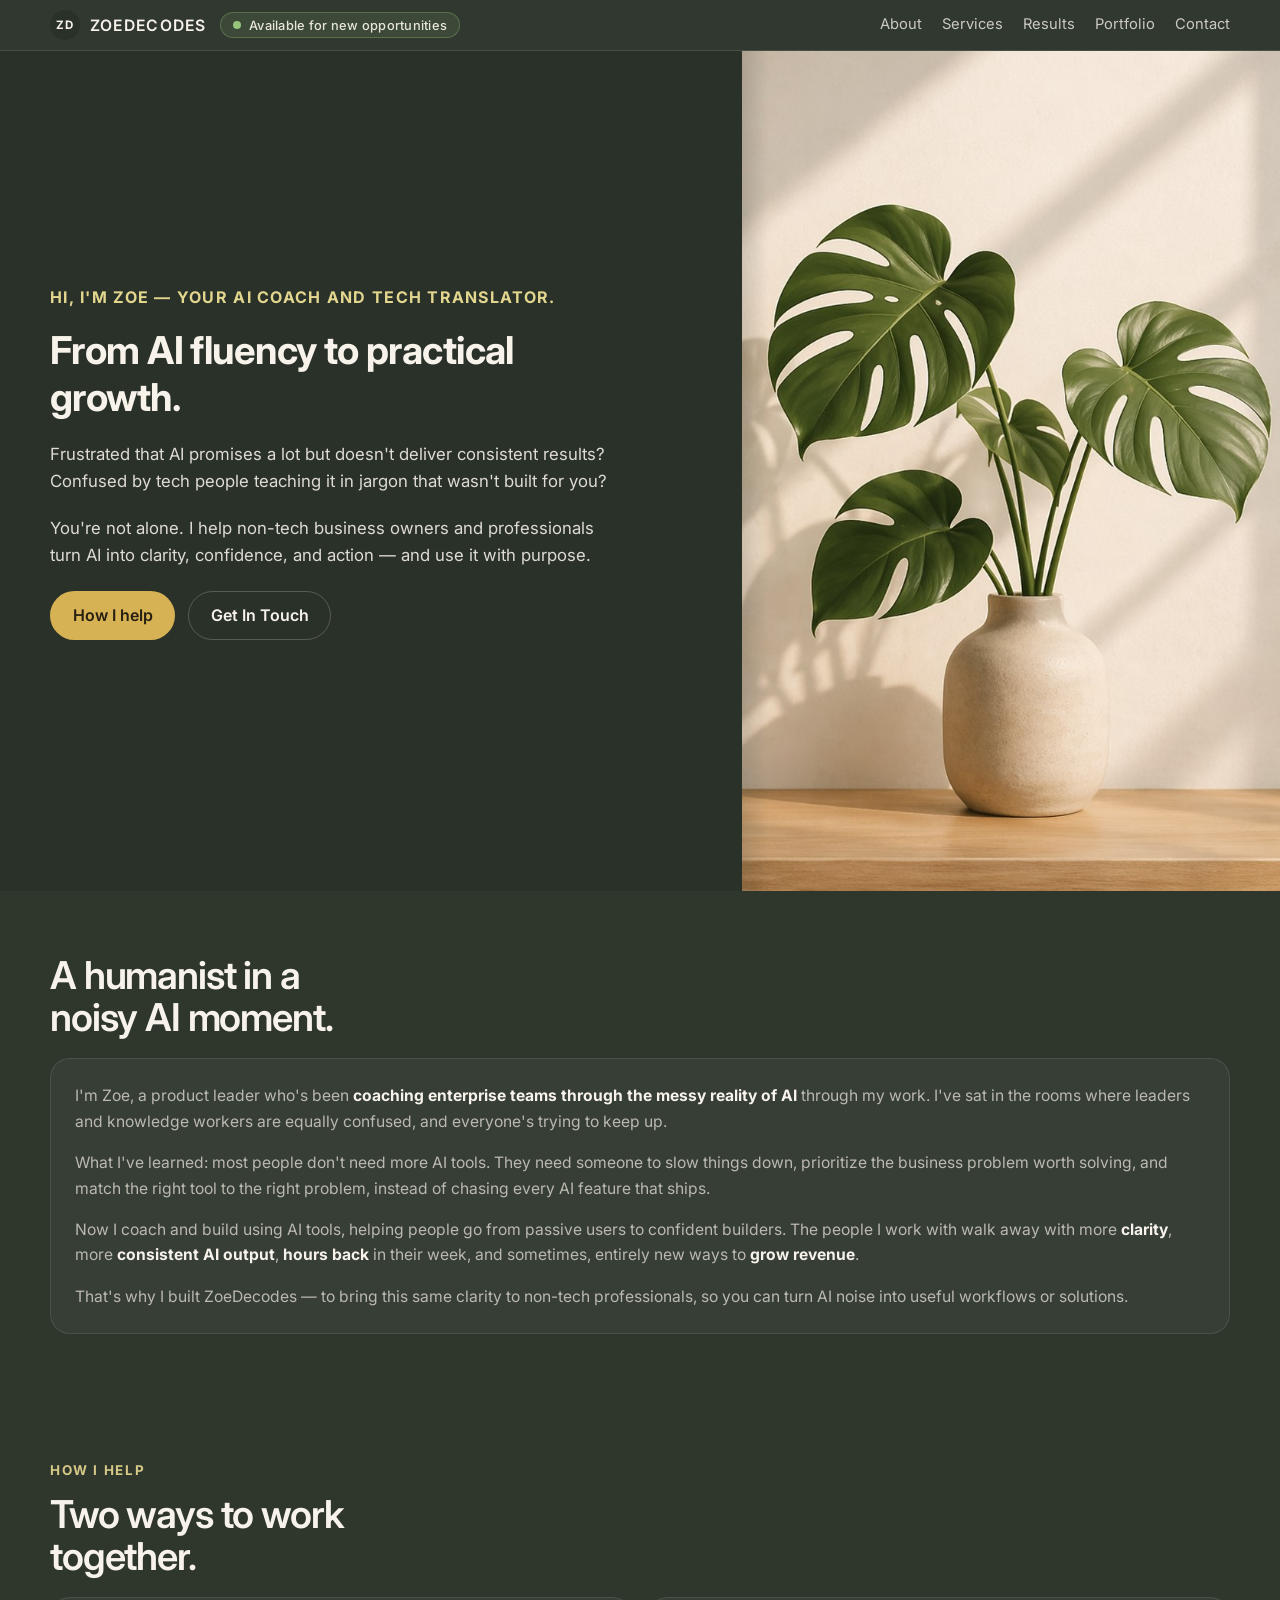
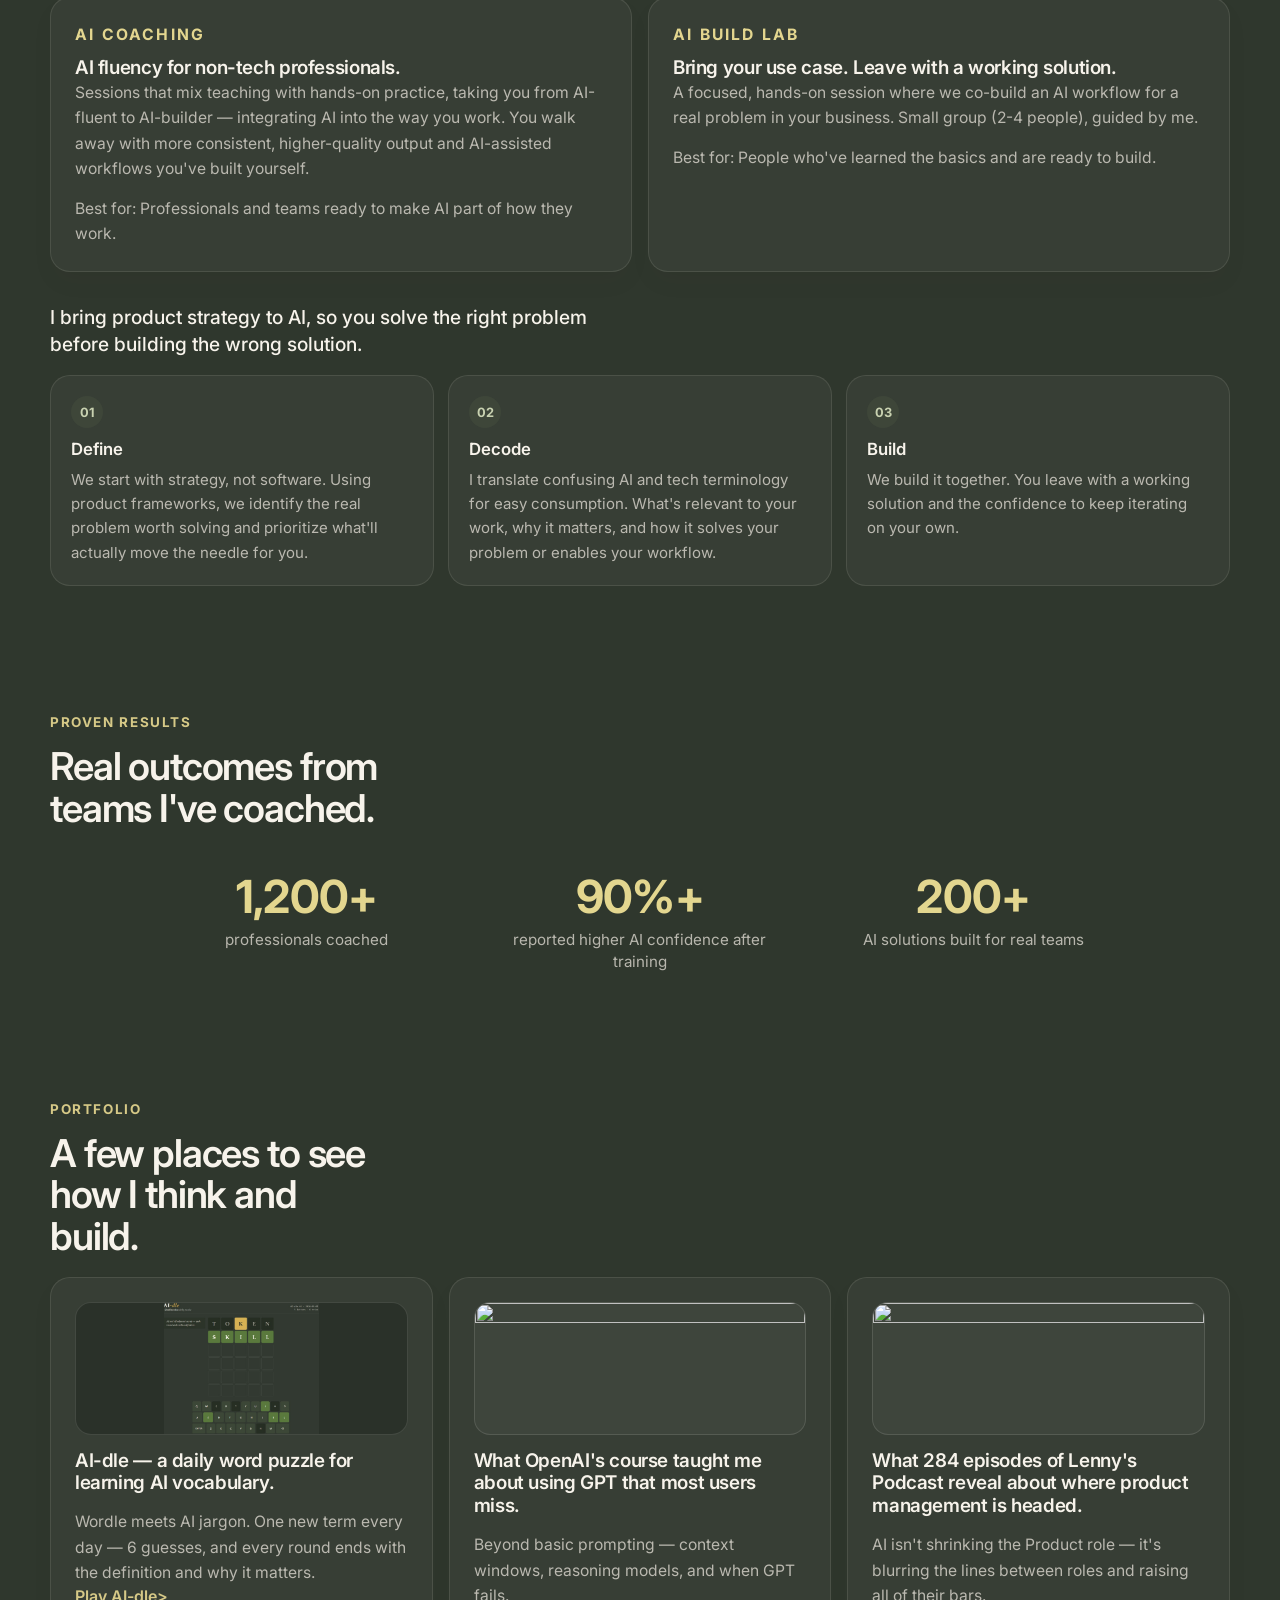
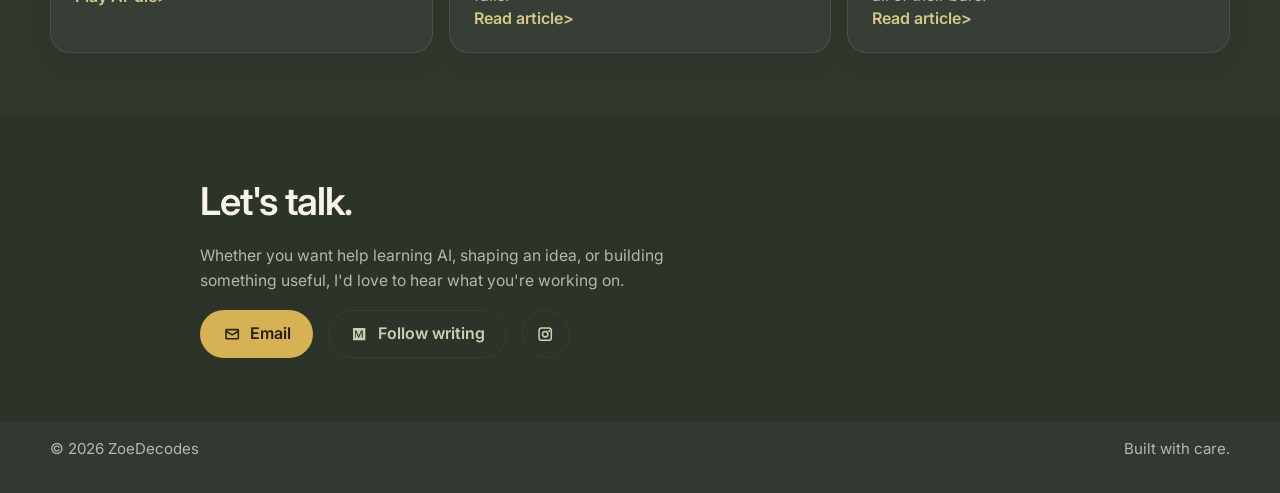
==== index.html @ ccd34220 "deploy" ====
<!DOCTYPE html>
<html lang="en">
<head>
  <meta charset="UTF-8">
  <meta name="viewport" content="width=device-width, initial-scale=1.0">

  <title>ZoeDecodes | AI Coach &amp; Tech Translator</title>
  <meta
    name="description"
    content="From AI fluency to practical growth. AI coaching for non-tech business owners and professionals-Turn AI from hype into hours saved, clearer decisions, and new revenue."
  >
  <link rel="canonical" href="https://zoedecodes.github.io/home/">

  <!-- Favicon -->
  <link rel="icon" type="image/svg+xml" href="/home/favicon.svg">
  <link rel="icon" type="image/png" sizes="32x32" href="/home/favicon-32.png">
  <link rel="apple-touch-icon" sizes="180x180" href="/home/apple-touch-icon.png">

  <!-- Open Graph -->
  <meta property="og:type" content="website">
  <meta property="og:site_name" content="ZoeDecodes">
  <meta property="og:title" content="ZoeDecodes — AI Coach & Tech Translator">
  <meta property="og:description" content="From AI fluency to practical growth. I help non-tech business owners and professionals turn AI noise into clarity, confidence, and action.">
  <meta property="og:url" content="https://zoedecodes.github.io/home/">
  <meta property="og:image" content="https://zoedecodes.github.io/home/og-image.png">
  <meta property="og:image:width" content="1200">
  <meta property="og:image:height" content="630">
  <meta property="og:image:type" content="image/png">
  <meta property="og:image:alt" content="Zoe — your AI coach and tech translator. From AI fluency to practical growth.">

  <!-- Twitter / X -->
  <meta name="twitter:card" content="summary_large_image">
  <meta name="twitter:title" content="ZoeDecodes — AI Coach & Tech Translator">
  <meta name="twitter:description" content="From AI fluency to practical growth. AI coaching for non-tech business owners and professionals.">
  <meta name="twitter:image" content="https://zoedecodes.github.io/home/og-image.png">
  <meta name="twitter:image:alt" content="Zoe — your AI coach and tech translator. From AI fluency to practical growth.">
  <!-- Optional, if you have an X handle -->
  <!-- <meta name="twitter:site" content="@yourhandle"> -->
  <!-- <meta name="twitter:creator" content="@yourhandle"> -->

  <!-- Theme color (mobile address bar) -->
  <meta name="theme-color" content="#2b3329">  

  <link rel="preconnect" href="https://fonts.googleapis.com">
  <link rel="preconnect" href="https://fonts.gstatic.com" crossorigin>
  <link rel="stylesheet" href="https://fonts.googleapis.com/css2?family=Inter:wght@400;500;600;700&display=swap">
  <link rel="stylesheet" href="styles.css">

  <script type="application/ld+json">
  {
    "@context": "https://schema.org",
    "@graph": [
      {
        "@type": "Person",
        "@id": "https://zoedecodes.github.io/home/#zoe",
        "name": "Zoe",
        "alternateName": "ZoeDecodes",
        "jobTitle": "AI Coach & Product Leader",
        "description": "AI coach and tech translator for non-tech business owners and professionals — turning AI into clarity, confidence, and practical growth.",
        "email": "mailto:zoedecodes@gmail.com",
        "url": "https://zoedecodes.github.io/home/",
        "sameAs": [
          "https://medium.com/@zoedecodes",
          "https://www.instagram.com/zoedecodes/",
          "https://github.com/ZoeDecodes"
        ]
      },
      {
        "@type": "WebSite",
        "@id": "https://zoedecodes.github.io/home/#website",
        "url": "https://zoedecodes.github.io/home/",
        "name": "ZoeDecodes",
        "publisher": { "@id": "https://zoedecodes.github.io/home/#zoe" }
      },
      {
        "@type": "Service",
        "name": "AI Coaching",
        "serviceType": "AI coaching for non-tech professionals",
        "provider": { "@id": "https://zoedecodes.github.io/home/#zoe" },
        "description": "Courses that mix teaching with hands-on practice, helping non-tech professionals learn, understand, and use practical AI fundamentals without the jargon or the hype.",
        "audience": { "@type": "Audience", "audienceType": "Non-technical professionals and teams" }
      },
      {
        "@type": "Service",
        "name": "AI Build Lab",
        "serviceType": "Hands-on AI workflow build session",
        "provider": { "@id": "https://zoedecodes.github.io/home/#zoe" },
        "description": "A focused, hands-on session where we co-build an AI workflow for a real problem in your business. Small group of 2-4 people, guided by Zoe.",
        "audience": { "@type": "Audience", "audienceType": "Professionals ready to build with AI" }
      }
    ]
  }
  </script>
</head>
<body>
  <header class="site-header">
    <div class="site-header-inner">
      <div class="brand-group">
        <a class="brand" href="#top">
          <span class="brand-mark" aria-hidden="true">ZD</span>
          <span class="brand-text">ZoeDecodes</span>
        </a>
        <span class="availability-pill" role="status" aria-label="Availability status">
          <span class="availability-dot" aria-hidden="true"></span>
          <span class="availability-text">Available for new opportunities</span>
        </span>
      </div>
      <nav class="site-nav" aria-label="Primary navigation">
        <a href="#about">About</a>
        <a href="#services">Services</a>
        <a href="#results">Results</a>
        <a href="#portfolio">Portfolio</a>
        <a href="#contact">Contact</a>
      </nav>
    </div>
  </header>

  <div class="page-shell">
    <main id="top">
      <section class="hero section-dark" aria-labelledby="hero-title">
        <img class="hero-photo" src="plant.jpg" alt="" aria-hidden="true">
        <div class="hero-fade" aria-hidden="true"></div>
        <div class="hero-inner">
          <div class="hero-copy">
            <p class="eyebrow">Hi, I&apos;m Zoe — your AI coach and tech translator.</p>
            <h1 id="hero-title">From AI fluency to practical growth.</h1>
            <p class="hero-text">
              Frustrated that AI promises a lot but doesn&apos;t deliver consistent results? Confused by tech people teaching it in jargon that wasn&apos;t built for you?
            </p>
            <p class="hero-text">
              You&apos;re not alone. I help non-tech business owners and professionals turn AI into clarity, confidence, and action — and use it with purpose.
            </p>
            <div class="cta-row">
              <a class="button button-primary" href="#services">How I help</a>
              <a class="button button-secondary" href="#contact">Get In Touch</a>
            </div>
          </div>
        </div>
      </section>

      <section class="section section-about section-light" id="about" aria-labelledby="about-title">
        <div class="section-inner">
          <div class="section-heading">
            <h2 id="about-title">A humanist in a noisy AI moment.</h2>
          </div>
          <div class="about-copy">
            <p>
              I&apos;m Zoe, a product leader who&apos;s been <strong>coaching enterprise teams through the messy reality of AI</strong> through my work. I&apos;ve sat in the rooms where leaders and knowledge workers are equally confused, and everyone&apos;s trying to keep up.
            </p>
            <p>
              What I&apos;ve learned: most people don&apos;t need more AI tools. They need someone to slow things down, prioritize the business problem worth solving, and match the right tool to the right problem, instead of chasing every AI feature that ships.
            </p>
            <p>
              Now I coach and build using AI tools, helping people go from passive users to confident builders. The people I work with walk away with more <strong>clarity</strong>, more <strong>consistent AI output</strong>, <strong>hours back</strong> in their week, and sometimes, entirely new ways to <strong>grow revenue</strong>.
            </p>
            <p>
              That&apos;s why I built ZoeDecodes — to bring this same clarity to non-tech professionals, so you can turn AI noise into useful workflows or solutions.
            </p>
          </div>
        </div>
      </section>

      <section class="section section-services section-light" id="services" aria-labelledby="services-title">
        <div class="section-inner">
          <div class="section-heading">
            <p class="eyebrow">How I Help</p>
            <h2 id="services-title">Two ways to work together.</h2>
          </div>
          <div class="services-grid">
            <article class="service-card">
              <p class="card-label">AI Coaching</p>
              <h3>AI fluency for non-tech professionals.</h3>
              <p>
                Sessions that mix teaching with hands-on practice, taking you from AI-fluent to AI-builder &mdash; integrating AI into the way you work. You walk away with more consistent, higher-quality output and AI-assisted workflows you&apos;ve built yourself.
              </p>
              <p class="supporting-text">
                Best for: Professionals and teams ready to make AI part of how they work.
              </p>
            </article>

            <article class="service-card">
              <p class="card-label">AI Build Lab</p>
              <h3>Bring your use case. Leave with a working solution.</h3>
              <p>
                A focused, hands-on session where we co-build an AI workflow for a real
                problem in your business. Small group (2-4 people), guided by me.
              </p>
              <p class="supporting-text">
                Best for: People who've learned the basics and are ready to build.
              </p>
            </article>
          </div>

          <div class="process-wrap">
            <p class="process-intro">
              I bring product strategy to AI, so you solve the right problem before
              building the wrong solution.
            </p>

            <div class="process-grid" aria-label="How it works">
              <article class="process-step">
                <span class="process-number">01</span>
                <h3>Define</h3>
                <p>
                  We start with strategy, not software. Using product frameworks, we
                  identify the real problem worth solving and prioritize what'll actually
                  move the needle for you.
                </p>
              </article>

              <article class="process-step">
                <span class="process-number">02</span>
                <h3>Decode</h3>
                <p>
                  I translate confusing AI and tech terminology for easy consumption. What&apos;s relevant to your work, why it matters, and how it solves your problem or enables your workflow.
                </p>
              </article>

              <article class="process-step">
                <span class="process-number">03</span>
                <h3>Build</h3>
                <p>
                  We build it together. You leave with a working solution and the
                  confidence to keep iterating on your own.
                </p>
              </article>
            </div>
          </div>
        </div>
      </section>

      <section class="section section-results section-light" id="results" aria-labelledby="results-title">
        <div class="section-inner">
          <div class="section-heading">
            <p class="eyebrow">Proven Results</p>
            <h2 id="results-title">Real outcomes from teams I&apos;ve coached.</h2>
          </div>

          <div class="results-grid">
            <div class="result-stat">
              <p class="result-number">1,200+</p>
              <p class="result-label">professionals coached</p>
            </div>
            <div class="result-stat">
              <p class="result-number">90%+</p>
              <p class="result-label">reported higher AI confidence after training</p>
            </div>
            <div class="result-stat">
              <p class="result-number">200+</p>
              <p class="result-label">AI solutions built for real teams</p>
            </div>
          </div>
        </div>
      </section>

      <section class="section section-portfolio section-light" id="portfolio" aria-labelledby="portfolio-title">
        <div class="section-inner">
          <div class="section-heading">
            <p class="eyebrow">Portfolio</p>
            <h2 id="portfolio-title">A few places to see how I think and build.</h2>
          </div>

          <div class="portfolio-grid">
            <!--
              Featured project card spans the full grid width.
              ROTATING ARTICLES: swap the two cards below as you publish new work.
              Update: href (article URL), h3 (title), the <p> blurb, and aria-label.
            -->
            <a
              class="portfolio-card"
              href="https://ai-dle.vercel.app/"
              target="_blank"
              rel="noopener"
              aria-label="Play AI-dle: a daily word puzzle for learning AI vocabulary"
            >
              <img
                class="portfolio-thumb"
                src="AI-dle%20image.jpg"
                alt="AI-dle game interface — a Wordle-style daily puzzle using AI and ML terminology"
                loading="lazy"
                style="object-fit: contain; background: #2a3129;"
              />
              <h3>AI-dle — a daily word puzzle for learning AI vocabulary.</h3>
              <p>Wordle meets AI jargon. One new term every day — 6 guesses, and every round ends with the definition and why it matters.</p>
              <span class="portfolio-link">Play AI-dle</span>
            </a>

            <a
              class="portfolio-card"
              href="https://medium.com/design-bootcamp/what-openais-course-taught-me-about-using-gpt-that-most-users-miss-e958e9c9bafb?sk=e464cc76bd2228706dd64405f86d5e8d"
              target="_blank"
              rel="noopener"
              aria-label="Read: What OpenAI's course taught me about using GPT that most users miss"
            >
              <img
                class="portfolio-thumb"
                src="https://miro.medium.com/v2/resize:fit:600/1*tbSXC3IevZr79cKjWPtuTQ.png"
                alt=""
                loading="lazy"
                referrerpolicy="no-referrer"
              />
              <h3>What OpenAI's course taught me about using GPT that most users miss.</h3>
              <p>Beyond basic prompting — context windows, reasoning models, and when GPT fails.</p>
              <span class="portfolio-link">Read article</span>
            </a>

            <a
              class="portfolio-card"
              href="https://medium.com/design-bootcamp/what-284-episodes-of-lennys-podcast-reveal-about-where-product-management-is-headed-99d46cacb7d3?sk=7999d987e9bae0c237c5fa760d133cf3"
              target="_blank"
              rel="noopener"
              aria-label="Read: What 284 episodes of Lenny's Podcast reveal about where product management is headed"
            >
              <img
                class="portfolio-thumb"
                src="https://miro.medium.com/v2/resize:fit:600/1*n96ne9cNhXZXWt_K2dI_DQ.png"
                alt=""
                loading="lazy"
                referrerpolicy="no-referrer"
              />
              <h3>What 284 episodes of Lenny's Podcast reveal about where product management is headed.</h3>
              <p>AI isn't shrinking the Product role — it's blurring the lines between roles and raising all of their bars.</p>
              <span class="portfolio-link">Read article</span>
            </a>
          </div>
        </div>
      </section>

      <section class="section section-contact section-soft" id="contact" aria-labelledby="contact-title">
        <div class="section-inner section-inner-contact">
          <div class="section-heading">
            <h2 id="contact-title">Let&apos;s talk.</h2>
          </div>

          <p class="section-intro">
            Whether you want help learning AI, shaping an idea, or building something useful, I&apos;d love to hear what you&apos;re working on.
          </p>

          <div class="contact-actions">
            <a class="button button-primary" href="mailto:zoedecodes@gmail.com">
              <svg class="button-icon" viewBox="0 0 24 24" aria-hidden="true" focusable="false">
                <path d="M3 6.5A1.5 1.5 0 0 1 4.5 5h15A1.5 1.5 0 0 1 21 6.5v11a1.5 1.5 0 0 1-1.5 1.5h-15A1.5 1.5 0 0 1 3 17.5zM5 7.25v.4l7 4.2 7-4.2v-.4zm14 2.4-6.48 3.89a1 1 0 0 1-1.04 0L5 9.65V17h14z"/>
              </svg>
              Email
            </a>
            <a class="button button-ghost" href="https://medium.com/@zoedecodes" target="_blank" rel="noopener" aria-label="Follow my writing on Medium">
              <svg class="button-icon" viewBox="0 0 24 24" aria-hidden="true" focusable="false">
                <path d="M4 4h16v16H4zm2.5 3.2v9.6h1V8.7l3.4 8.1h.9l3.4-8.1v8.1h1.5V7.2h-2.3l-3 7.1-3-7.1z"/>
              </svg>
              Follow writing
            </a>
            <a class="button button-ghost button-icon-only" href="https://www.instagram.com/zoedecodes/" target="_blank" rel="noopener" aria-label="Follow on Instagram">
              <svg class="button-icon" viewBox="0 0 24 24" aria-hidden="true" focusable="false">
                <path d="M7.5 3h9A4.5 4.5 0 0 1 21 7.5v9a4.5 4.5 0 0 1-4.5 4.5h-9A4.5 4.5 0 0 1 3 16.5v-9A4.5 4.5 0 0 1 7.5 3m0 2A2.5 2.5 0 0 0 5 7.5v9A2.5 2.5 0 0 0 7.5 19h9a2.5 2.5 0 0 0 2.5-2.5v-9A2.5 2.5 0 0 0 16.5 5zM12 7.5a4.5 4.5 0 1 1 0 9 4.5 4.5 0 0 1 0-9m0 2a2.5 2.5 0 1 0 0 5 2.5 2.5 0 0 0 0-5m5.25-3a1.25 1.25 0 1 1 0 2.5 1.25 1.25 0 0 1 0-2.5"/>
              </svg>
            </a>
          </div>
        </div>
      </section>
    </main>

    <footer class="site-footer">
      <p>&copy; 2026 ZoeDecodes</p>
      <p class="footer-note">Built with care.</p>
    </footer>
  </div>
</body>
</html>
---- styles.css ----
:root {
  --bg-page: #313930;
  --surface-light: #2f372d;
  --surface-soft: #2c3429;
  --surface-muted: #e8e0d3;
  --hero-bg: #2a3129;
  --hero-surface: #313930;
  --ink: #f2ede4;
  --ink-strong: #fbf7f0;
  --muted: rgba(242, 237, 228, 0.88);
  --muted-soft: rgba(242, 237, 228, 0.7);
  --ink-inverse: #f7f3eb;
  --muted-inverse: rgba(247, 243, 235, 0.88);
  --accent: #74815b;
  --accent-strong: #c8d1b0;
  --accent-soft: rgba(116, 129, 91, 0.12);
  --gold: #d7b254;
  --gold-strong: #bf993d;
  --line: rgba(35, 36, 31, 0.1);
  --line-strong: rgba(35, 36, 31, 0.16);
  --line-inverse: rgba(247, 243, 235, 0.14);
  --shadow-soft: 0 18px 45px rgba(42, 32, 15, 0.08);
  --shadow-lift: 0 22px 44px rgba(42, 32, 15, 0.12);
  --radius-xl: 28px;
  --radius-lg: 20px;
  --radius-md: 16px;
  --radius-sm: 12px;
  --pill: 999px;
  --content-max: 1180px;
}

*,
*::before,
*::after {
  box-sizing: border-box;
}

html {
  scroll-behavior: smooth;
}

body {
  margin: 0;
  font-family: "Inter", system-ui, -apple-system, "Segoe UI", Roboto, "Helvetica Neue", Arial, sans-serif;
  color: var(--ink);
  background: var(--bg-page);
}

section[id] {
  scroll-margin-top: 70px;
}

a {
  color: inherit;
  text-decoration: none;
}

h1,
h2,
h3,
p {
  margin: 0;
}

h1,
h2,
h3,
.process-intro {
  font-family: "Inter", system-ui, -apple-system, "Segoe UI", Roboto, "Helvetica Neue", Arial, sans-serif;
  font-weight: 600;
}

svg {
  display: block;
  width: 100%;
  height: 100%;
}

:focus-visible {
  outline: 2px solid var(--accent-strong);
  outline-offset: 3px;
}

.site-header {
  position: sticky;
  top: 0;
  z-index: 40;
  width: 100%;
  background: rgba(49, 57, 48, 0.96);
  border-bottom: 1px solid rgba(247, 243, 235, 0.12);
  backdrop-filter: blur(18px);
  -webkit-backdrop-filter: blur(18px);
}

.site-header-inner {
  display: flex;
  justify-content: space-between;
  align-items: center;
  gap: 1.5rem;
  width: min(calc(100% - 2rem), var(--content-max));
  margin: 0 auto;
  padding: 0.45rem 0;
}

.brand {
  display: inline-flex;
  align-items: center;
  gap: 0.6rem;
  min-height: 36px;
}

.brand-mark {
  display: inline-grid;
  place-items: center;
  width: 1.9rem;
  height: 1.9rem;
  border-radius: 50%;
  background: var(--hero-bg);
  color: var(--ink-inverse);
  font-size: 0.72rem;
  font-weight: 700;
  letter-spacing: 0.08em;
  text-transform: uppercase;
}

.brand-text {
  color: var(--ink-inverse);
  font-size: 0.98rem;
  font-weight: 600;
  letter-spacing: 0.08em;
  text-transform: uppercase;
}

.brand-group {
  display: inline-flex;
  align-items: center;
  gap: 0.85rem;
}

.availability-pill {
  display: inline-flex;
  align-items: center;
  gap: 0.5rem;
  padding: 0.3rem 0.75rem;
  border-radius: var(--pill);
  background: rgba(149, 196, 122, 0.12);
  border: 1px solid rgba(149, 196, 122, 0.32);
  color: rgba(247, 243, 235, 0.92);
  font-size: 0.8rem;
  font-weight: 500;
  letter-spacing: 0.02em;
  white-space: nowrap;
}

.availability-dot {
  width: 0.5rem;
  height: 0.5rem;
  border-radius: 50%;
  background: #95c47a;
  box-shadow: 0 0 0 0 rgba(149, 196, 122, 0.7);
  animation: availability-pulse 2.4s ease-out infinite;
}

@keyframes availability-pulse {
  0% { box-shadow: 0 0 0 0 rgba(149, 196, 122, 0.55); }
  70% { box-shadow: 0 0 0 6px rgba(149, 196, 122, 0); }
  100% { box-shadow: 0 0 0 0 rgba(149, 196, 122, 0); }
}

@media (prefers-reduced-motion: reduce) {
  .availability-dot { animation: none; }
}

.site-nav {
  display: flex;
  flex-wrap: wrap;
  justify-content: flex-end;
  gap: 1.25rem;
}

.site-nav a {
  min-height: 36px;
  display: inline-flex;
  align-items: center;
  color: rgba(247, 243, 235, 0.78);
  font-size: 0.92rem;
  line-height: 1.3;
  transition: color 0.2s ease, border-color 0.2s ease;
  border-bottom: 2px solid transparent;
}

.site-nav a:hover,
.site-nav a:focus-visible {
  color: var(--ink-inverse);
  border-color: #d6c987;
}

.page-shell {
  width: 100%;
  padding-bottom: 0;
}

.hero,
.section {
  width: 100%;
  margin: 0;
  border-radius: 0;
}

.hero {
  position: relative;
  overflow: hidden;
  background: var(--hero-bg);
  color: var(--ink-inverse);
}

.hero-photo {
  position: absolute;
  top: 0;
  right: 0;
  bottom: 0;
  width: 42%;
  height: 100%;
  object-fit: cover;
  object-position: right center;
  z-index: 0;
  pointer-events: none;
}

.hero-fade {
  position: absolute;
  top: 0;
  left: 0;
  bottom: 0;
  width: 60%;
  background: linear-gradient(
    to right,
    var(--hero-bg) 0%,
    var(--hero-bg) 80%,
    rgba(42, 49, 41, 0) 100%
  );
  z-index: 1;
  pointer-events: none;
}

.hero-inner,
.section-inner,
.site-footer {
  width: min(calc(100% - 2rem), var(--content-max));
  margin: 0 auto;
}

.hero-inner {
  position: relative;
  z-index: 2;
  display: flex;
  align-items: center;
  padding: 4rem 0 5rem;
  min-height: calc(100vh - 60px);
}

.hero-copy {
  display: flex;
  flex-direction: column;
  justify-content: center;
  max-width: 38rem;
  position: relative;
  z-index: 2;
}

.eyebrow {
  margin-bottom: 1rem;
  color: #d6c987;
  font-size: 0.84rem;
  font-weight: 700;
  letter-spacing: 0.12em;
  text-transform: uppercase;
}

.hero.section-dark .eyebrow {
  margin-bottom: 1.25rem;
  font-size: 1rem;
  letter-spacing: 0.08em;
  color: #e3d68f;
}

h1 {
  max-width: 32rem;
  font-size: clamp(1.65rem, 3vw, 2.6rem);
  line-height: 1.22;
  letter-spacing: -0.015em;
  font-weight: 700;
}

.hero-text {
  max-width: 36rem;
  margin-top: 1.25rem;
  color: var(--muted-inverse);
  font-size: 1.05rem;
  line-height: 1.62;
}

.cta-row {
  display: flex;
  flex-wrap: wrap;
  gap: 0.8rem;
  margin-top: 1.35rem;
}

.button {
  display: inline-flex;
  align-items: center;
  justify-content: center;
  gap: 0.55rem;
  min-height: 48px;
  padding: 0.85rem 1.35rem;
  border-radius: var(--pill);
  border: 1px solid transparent;
  font-size: 1rem;
  font-weight: 600;
  line-height: 1.2;
  transition: transform 0.2s ease, background-color 0.2s ease, border-color 0.2s ease, color 0.2s ease;
}

.button-icon {
  width: 1.15rem;
  height: 1.15rem;
  fill: currentColor;
  flex-shrink: 0;
}

.button-icon-only {
  gap: 0;
  padding: 0.85rem;
  width: 48px;
  aspect-ratio: 1;
}

.button:hover,
.button:focus-visible {
  transform: translateY(-1px);
}

.button-primary {
  background: var(--gold);
  color: #261f12;
}

.button-primary:hover,
.button-primary:focus-visible {
  background: var(--gold-strong);
}

.button-secondary {
  border-color: rgba(247, 243, 235, 0.22);
  color: var(--ink-inverse);
  background: transparent;
}

.button-secondary:hover,
.button-secondary:focus-visible {
  border-color: rgba(247, 243, 235, 0.42);
  background: rgba(247, 243, 235, 0.06);
}

.button-ghost {
  background: transparent;
  color: var(--accent-strong);
  border-color: rgba(93, 105, 73, 0.18);
}

.button-ghost:hover,
.button-ghost:focus-visible {
  background: rgba(116, 129, 91, 0.08);
  border-color: rgba(93, 105, 73, 0.34);
}

.section {
  padding: clamp(2.5rem, 5vw, 4rem) clamp(1rem, 3vw, 2rem);
}

.section-heading {
  display: block;
  margin-bottom: 1.25rem;
}

.section-heading h2 {
  max-width: 14ch;
  font-size: clamp(1.85rem, 3vw, 2.55rem);
  line-height: 1.08;
  letter-spacing: -0.03em;
  color: var(--ink-inverse);
}

.section-intro,
.about-copy p,
.service-card p,
.process-step p,
.portfolio-card p,
.contact-card p,
.contact-link {
  font-size: 0.98rem;
  line-height: 1.62;
}

.section-intro {
  max-width: 34rem;
  margin-bottom: 1rem;
  color: var(--muted);
}

.card-label {
  margin-bottom: 0.6rem;
  color: #e3d68f;
  font-size: 0.82rem;
  font-weight: 700;
  letter-spacing: 0.14em;
  text-transform: uppercase;
}

.section-light {
  background: var(--surface-light);
}

.section-soft {
  background: var(--surface-soft);
}

.section-dark {
  background: var(--hero-bg);
}

.section-dark .section-heading h2,
.section-dark .process-intro,
.section-dark .contact-link,
.section-dark .service-card h3,
.section-dark .portfolio-card h3,
.section-dark .process-step h3 {
  color: var(--ink-inverse);
}

.section-dark .eyebrow,
.section-dark .portfolio-link,
.section-dark .contact-link {
  color: #d6c987;
}

.section-dark .section-intro,
.section-dark .about-copy p,
.section-dark .service-card p,
.section-dark .process-step p,
.section-dark .portfolio-card p,
.section-dark .contact-card p {
  color: var(--muted-inverse);
}

.section-dark .supporting-text {
  color: rgba(247, 243, 235, 0.62);
}

.section-dark .service-card,
.section-dark .portfolio-card,
.section-dark .contact-card,
.section-dark .about-copy,
.section-dark .process-step {
  background: var(--hero-surface);
  border-color: var(--line-inverse);
}

.section-light .section-heading h2,
.section-soft .section-heading h2 {
  color: var(--ink-inverse);
}

.section-light .eyebrow,
.section-soft .eyebrow {
  color: #d6c987;
}

.section-light .section-intro,
.section-soft .section-intro,
.section-light .about-copy p,
.section-soft .about-copy p,
.section-light .service-card p,
.section-soft .service-card p,
.section-light .process-step p,
.section-soft .process-step p,
.section-light .portfolio-card p,
.section-soft .portfolio-card p,
.section-light .contact-card p,
.section-soft .contact-card p,
.section-light .supporting-text,
.section-soft .supporting-text {
  color: var(--muted-soft);
}

.section-light .service-card .card-label,
.section-soft .service-card .card-label,
.section-dark .service-card .card-label {
  color: #e3d68f;
}

.about-copy strong,
.hero-text strong,
.section-intro strong {
  color: var(--ink-inverse);
  font-weight: 700;
}

.results-quote {
  max-width: 50rem;
  margin: 0 auto 3rem;
  padding: 0 1rem;
  text-align: center;
  color: var(--ink-inverse);
}

.results-quote p {
  margin: 0;
  font-size: clamp(1.15rem, 2vw, 1.4rem);
  line-height: 1.5;
  font-weight: 400;
  font-style: italic;
}

.results-quote cite {
  display: block;
  margin-top: 1.25rem;
  color: var(--muted-soft);
  font-size: 0.9rem;
  font-style: normal;
  letter-spacing: 0.04em;
}

.results-grid {
  display: grid;
  grid-template-columns: repeat(3, 1fr);
  gap: 2.5rem;
  max-width: 60rem;
  margin: 2.75rem auto 0;
}

.result-stat {
  text-align: center;
}

.result-number {
  margin: 0 0 0.5rem;
  color: #e3d68f;
  font-size: clamp(2.1rem, 4.2vw, 2.85rem);
  font-weight: 700;
  letter-spacing: -0.015em;
  line-height: 1.05;
}

.result-label {
  margin: 0;
  color: var(--muted-soft);
  font-size: 0.95rem;
  line-height: 1.45;
}

@media (max-width: 720px) {
  .results-grid {
    grid-template-columns: 1fr;
    gap: 1.75rem;
  }

  .results-quote {
    margin-bottom: 2.25rem;
  }
}


.about-copy,
.service-card,
.portfolio-card,
.contact-card,
.process-step {
  border: 1px solid rgba(247, 243, 235, 0.1);
  border-radius: var(--radius-lg);
  background: rgba(255, 255, 255, 0.04);
}

.about-copy,
.service-card,
.portfolio-card,
.contact-card {
  padding: 1.5rem;
}

.process-wrap {
  border: none;
  background: transparent;
  padding: 0;
}

.about-copy p {
  max-width: 100%;
}

.about-copy p + p {
  margin-top: 1rem;
}

.services-grid,
.portfolio-grid,
.contact-grid {
  display: grid;
  gap: 1rem;
}

.services-grid {
  grid-template-columns: repeat(2, minmax(0, 1fr));
}

.service-card,
.portfolio-card,
.contact-card {
  box-shadow: 0 12px 24px rgba(60, 42, 19, 0.03);
}

.service-card h3,
.portfolio-card h3 {
  color: var(--ink-inverse);
  font-size: 1.18rem;
  line-height: 1.2;
  letter-spacing: -0.02em;
}

.service-card p + p,
.portfolio-card p,
.contact-link {
  margin-top: 0.9rem;
}

.process-intro {
  max-width: 34rem;
  margin-top: 2rem;
  margin-bottom: 1rem;
  color: var(--ink-inverse);
  font-size: clamp(1.05rem, 1.6vw, 1.2rem);
  font-weight: 500;
  line-height: 1.45;
}

.process-grid {
  display: grid;
  grid-template-columns: repeat(3, minmax(0, 1fr));
  gap: 0.9rem;
}

.process-step {
  padding: 1.25rem;
}

.process-number {
  display: inline-flex;
  align-items: center;
  justify-content: center;
  min-width: 2rem;
  min-height: 2rem;
  margin-bottom: 0.7rem;
  border-radius: 50%;
  background: var(--accent-soft);
  color: var(--accent-strong);
  font-size: 0.8rem;
  font-weight: 700;
}

.process-step h3 {
  color: var(--ink-inverse);
  font-size: 1.05rem;
  line-height: 1.2;
}

.process-step p {
  margin-top: 0.5rem;
  font-size: 0.94rem;
}

.portfolio-grid {
  grid-template-columns: repeat(3, minmax(0, 1fr));
}

.portfolio-card {
  display: block;
}

.portfolio-card:hover,
.portfolio-card:focus-visible,
.service-card:hover,
.service-card:focus-within,
.contact-card:hover,
.contact-card:focus-within {
  border-color: rgba(116, 129, 91, 0.32);
  box-shadow: var(--shadow-lift);
}

.portfolio-thumb {
  display: block;
  width: 100%;
  aspect-ratio: 5 / 2;
  object-fit: cover;
  margin-bottom: 0.9rem;
  border-radius: var(--radius-md);
  border: 1px solid rgba(247, 243, 235, 0.12);
  background: rgba(255, 255, 255, 0.04);
}

.portfolio-link,
.contact-link {
  display: inline-flex;
  align-items: center;
  color: #d6c987;
  font-weight: 600;
}

.portfolio-link::after,
.contact-link::after {
  content: " >";
}

.contact-grid {
  grid-template-columns: repeat(3, minmax(0, 1fr));
}

.section-inner-contact {
  max-width: 880px;
}

.contact-actions {
  display: flex;
  flex-wrap: wrap;
  gap: 0.9rem;
}

.site-footer {
  display: flex;
  justify-content: space-between;
  gap: 1rem;
  padding: 1rem 0 2rem;
  color: rgba(247, 243, 235, 0.68);
  font-size: 0.94rem;
  line-height: 1.5;
}

.footer-note {
  text-align: right;
}

@media (max-width: 1024px) {
  .services-grid,
  .process-grid,
  .portfolio-grid {
    grid-template-columns: 1fr;
  }

  .hero-photo {
    width: 100%;
    opacity: 0.28;
  }

  .hero-fade {
    width: 100%;
    background: linear-gradient(
      180deg,
      var(--hero-bg) 0%,
      rgba(42, 49, 41, 0.55) 60%,
      rgba(42, 49, 41, 0.85) 100%
    );
  }

  .hero-copy {
    max-width: 100%;
  }

  .section-heading h2 {
    max-width: 100%;
  }
}

@media (max-width: 768px) {
  .site-header-inner,
  .hero-inner,
  .section-inner,
  .site-footer {
    width: min(calc(100% - 1rem), var(--content-max));
  }

  .site-header-inner {
    flex-direction: column;
    align-items: flex-start;
    padding: 0.85rem 0;
  }

  .site-nav {
    justify-content: flex-start;
    gap: 0.9rem 1.1rem;
  }

  .brand-group {
    flex-direction: column;
    align-items: flex-start;
    gap: 0.5rem;
  }

  .hero-inner {
    padding: 2.5rem 0 3rem;
    min-height: auto;
  }

  .hero-copy {
    padding: 0;
  }

  .section {
    padding: 2rem 0;
  }

  .about-copy,
  .service-card,
  .portfolio-card,
  .process-step {
    padding: 1.25rem;
  }

  .site-footer {
    flex-direction: column;
    align-items: flex-start;
  }

  .footer-note {
    text-align: left;
  }
}

@media (max-width: 480px) {
  h1 {
    max-width: 100%;
    font-size: 1.4rem;
    line-height: 1.32;
  }

  .hero-text,
  .section-intro,
  .about-copy p,
  .service-card p,
  .process-step p,
  .portfolio-card p,
  .contact-link {
    font-size: 1rem;
  }

  .button {
    width: 100%;
  }

  .cta-row {
    flex-direction: column;
  }

  .contact-actions .button {
    width: 100%;
  }
}

@media (prefers-reduced-motion: reduce) {
  html {
    scroll-behavior: auto;
  }

  *,
  *::before,
  *::after {
    transition: none !important;
  }
}
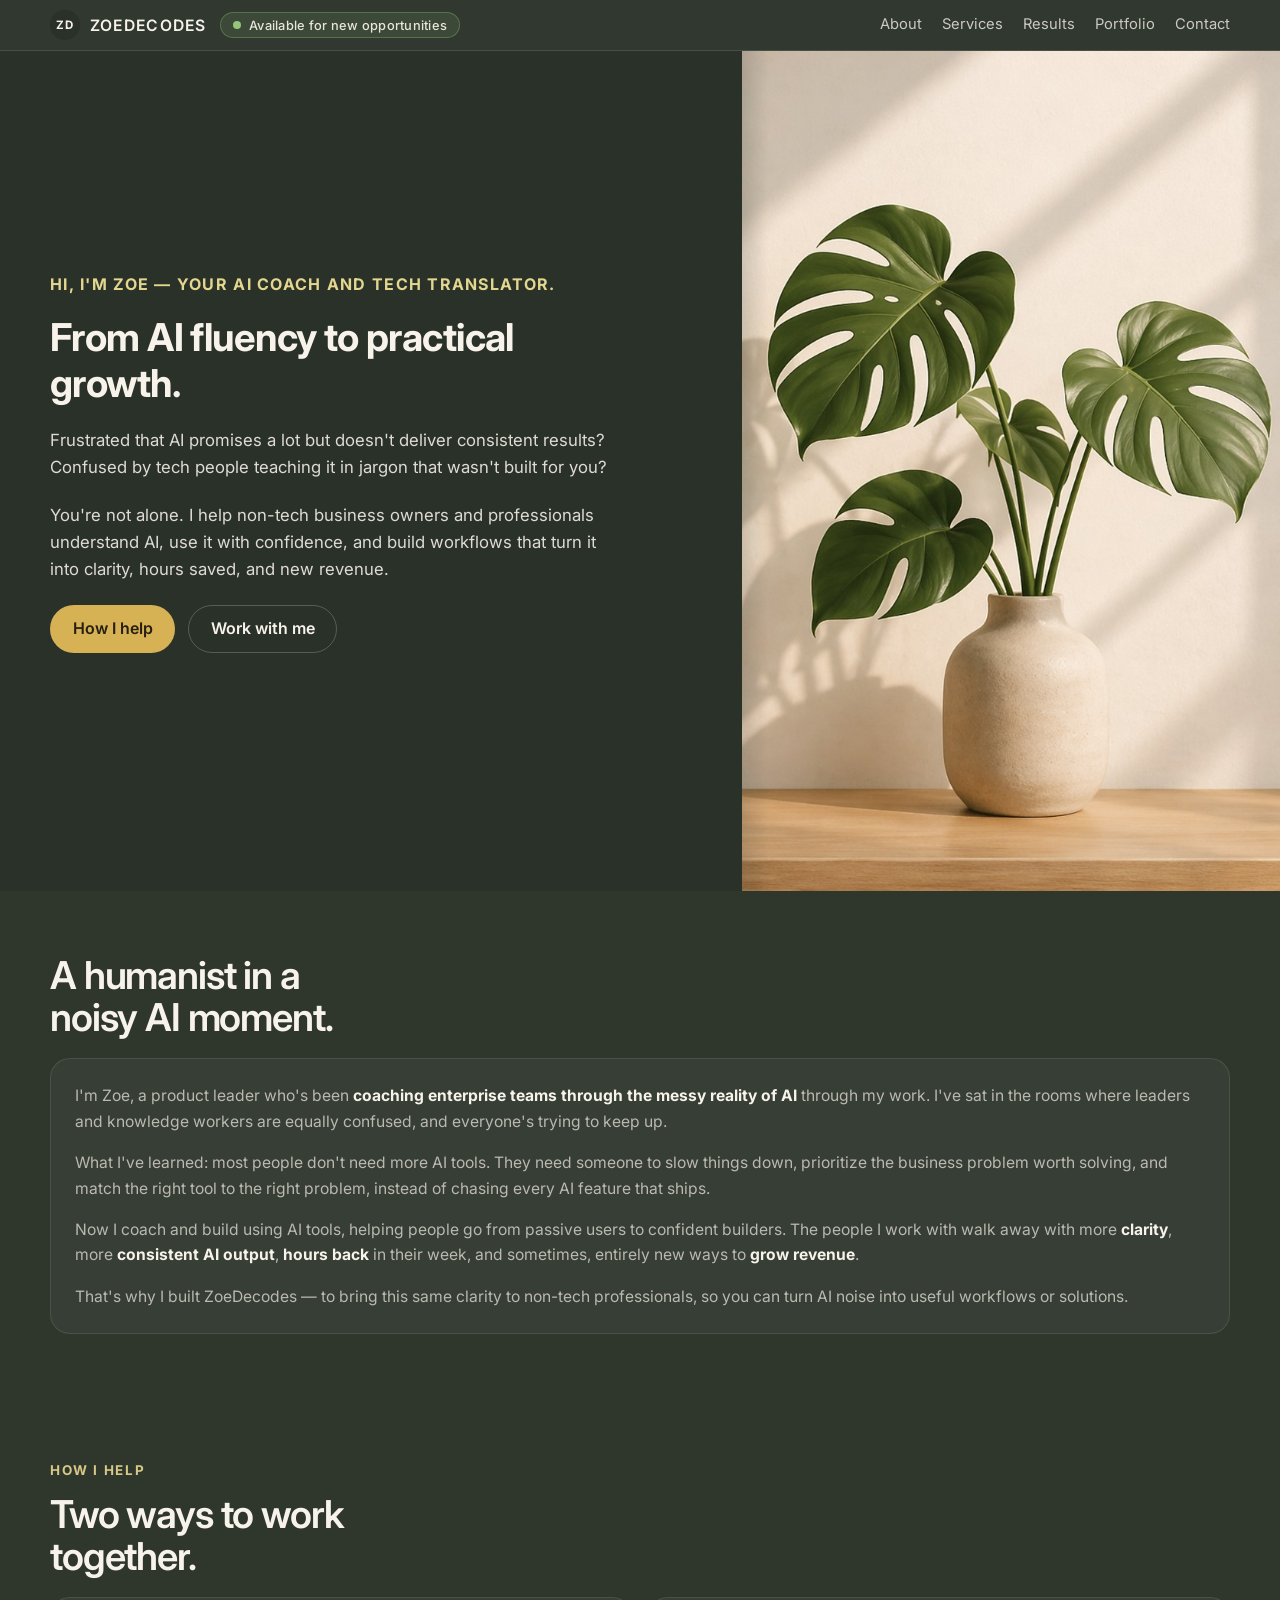
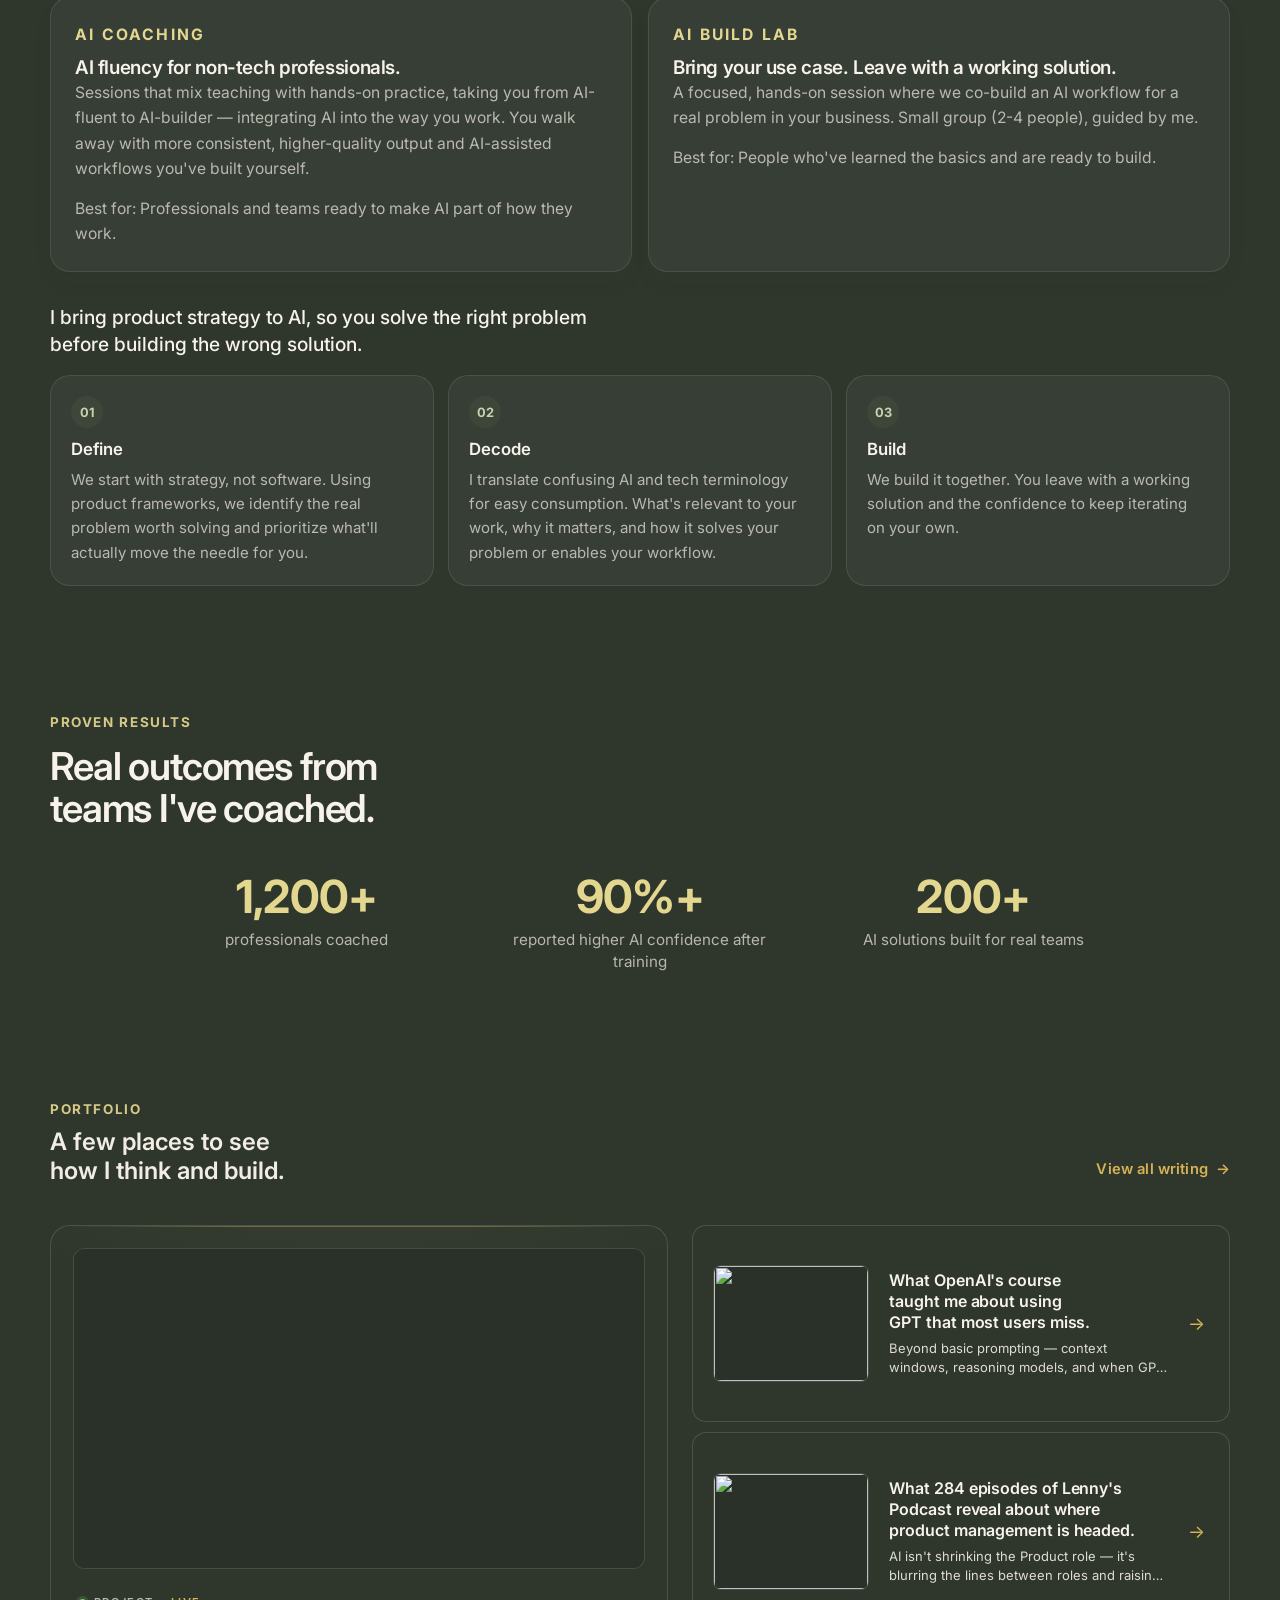
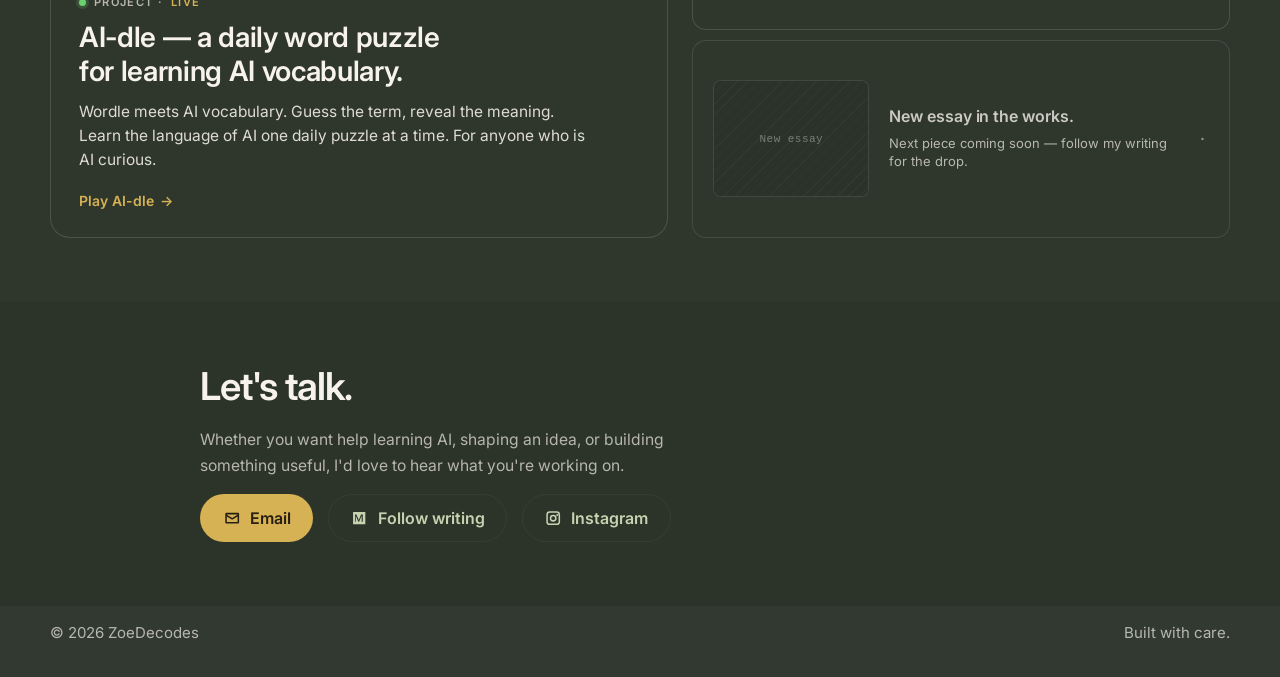
==== commit 0ba10e38: "deploy: updated hero p2 wording" ====
--- a/index.html
+++ b/index.html
@@ -7,7 +7,7 @@
   <title>ZoeDecodes | AI Coach &amp; Tech Translator</title>
   <meta
     name="description"
-    content="From AI fluency to practical growth. AI coaching for non-tech business owners and professionals-Turn AI from hype into hours saved, clearer decisions, and new revenue."
+    content="From AI fluency to practical growth. AI coaching for non-technical business owners and professionals — turning AI from hype into clarity, hours saved, and new revenue."
   >
   <link rel="canonical" href="https://zoedecodes.github.io/home/">
 
@@ -56,10 +56,11 @@
         "name": "Zoe",
         "alternateName": "ZoeDecodes",
         "jobTitle": "AI Coach & Product Leader",
-        "description": "AI coach and tech translator for non-tech business owners and professionals — turning AI into clarity, confidence, and practical growth.",
+        "description": "From AI fluency to practical growth. AI coach and tech translator for non-technical business owners and professionals — turning AI from hype into clarity, hours saved, and new revenue.",
         "email": "mailto:zoedecodes@gmail.com",
         "url": "https://zoedecodes.github.io/home/",
         "sameAs": [
+          "https://www.linkedin.com/in/zeyuyang/",
           "https://medium.com/@zoedecodes",
           "https://www.instagram.com/zoedecodes/",
           "https://github.com/ZoeDecodes"
@@ -87,6 +88,55 @@
         "provider": { "@id": "https://zoedecodes.github.io/home/#zoe" },
         "description": "A focused, hands-on session where we co-build an AI workflow for a real problem in your business. Small group of 2-4 people, guided by Zoe.",
         "audience": { "@type": "Audience", "audienceType": "Professionals ready to build with AI" }
+      }
+    ]
+  }
+  </script>
+
+  <script type="application/ld+json">
+  {
+    "@context": "https://schema.org",
+    "@type": "FAQPage",
+    "mainEntity": [
+      {
+        "@type": "Question",
+        "name": "What is ZoeDecodes?",
+        "acceptedAnswer": {
+          "@type": "Answer",
+          "text": "ZoeDecodes is AI coaching and tech translation for non-technical business owners and professionals, founded by Zoe — a product leader with experience coaching enterprise teams through real-world AI adoption."
+        }
+      },
+      {
+        "@type": "Question",
+        "name": "Who is AI Coaching for?",
+        "acceptedAnswer": {
+          "@type": "Answer",
+          "text": "AI Coaching is for non-technical business owners, professionals, and teams who want to become AI-fluent and use AI confidently in their work — without learning to code or wading through jargon. These are tactical AI coaching sessions that mix education with hands-on practice, so you leave with real understanding and AI-assisted workflows you've built yourself, not just theory."
+        }
+      },
+      {
+        "@type": "Question",
+        "name": "What is the AI Build Lab?",
+        "acceptedAnswer": {
+          "@type": "Answer",
+          "text": "The AI Build Lab is a focused, hands-on session where a small group of 2–4 people co-builds an AI workflow for a real business problem, guided by Zoe. Participants leave with a working solution and the confidence to keep iterating."
+        }
+      },
+      {
+        "@type": "Question",
+        "name": "How is ZoeDecodes different from a generic AI course?",
+        "acceptedAnswer": {
+          "@type": "Answer",
+          "text": "ZoeDecodes combines product strategy with AI fundamentals. Zoe systematically helps you understand how AI actually works and why it behaves the way it does — so you build real comprehension instead of collecting siloed tips that fall apart the moment your use case shifts. Rather than chasing the latest AI tools, ZoeDecodes starts with what you actually need, finds the right solution for it, and builds your fluency along the way."
+        }
+      },
+      {
+        "@type": "Question",
+        "name": "How do I get started?",
+        "acceptedAnswer": {
+          "@type": "Answer",
+          "text": "Book a consult with Zoe through the contact section on this site, or email zoedecodes@gmail.com directly with a short note about what you're working on. Zoe replies personally and recommends whether AI Coaching or the AI Build Lab is the better fit."
+        }
       }
     ]
   }
@@ -128,11 +178,11 @@
               Frustrated that AI promises a lot but doesn&apos;t deliver consistent results? Confused by tech people teaching it in jargon that wasn&apos;t built for you?
             </p>
             <p class="hero-text">
-              You&apos;re not alone. I help non-tech business owners and professionals turn AI into clarity, confidence, and action — and use it with purpose.
+              You&apos;re not alone. I help non-tech business owners and professionals understand AI, use it with confidence, and build workflows that turn it into clarity, hours saved, and new revenue.
             </p>
             <div class="cta-row">
               <a class="button button-primary" href="#services">How I help</a>
-              <a class="button button-secondary" href="#contact">Get In Touch</a>
+              <a class="button button-secondary" href="#contact">Work with me</a>
             </div>
           </div>
         </div>
@@ -255,73 +305,104 @@
 
       <section class="section section-portfolio section-light" id="portfolio" aria-labelledby="portfolio-title">
         <div class="section-inner">
-          <div class="section-heading">
-            <p class="eyebrow">Portfolio</p>
-            <h2 id="portfolio-title">A few places to see how I think and build.</h2>
-          </div>
-
-          <div class="portfolio-grid">
-            <!--
-              Featured project card spans the full grid width.
-              ROTATING ARTICLES: swap the two cards below as you publish new work.
-              Update: href (article URL), h3 (title), the <p> blurb, and aria-label.
-            -->
+          <div class="pf-head">
+            <div class="pf-head-left">
+              <p class="eyebrow">Portfolio</p>
+              <h2 id="portfolio-title">A few places to see how I think and build.</h2>
+            </div>
+            <a class="pf-head-action" href="https://medium.com/@zoedecodes" target="_blank" rel="noopener">
+              View all writing <span class="pf-arr" aria-hidden="true">→</span>
+            </a>
+          </div>
+
+          <div class="pf-grid">
+            <!-- Featured: AI-dle with looping video preview -->
             <a
-              class="portfolio-card"
+              class="pf-card pf-featured"
               href="https://ai-dle.vercel.app/"
               target="_blank"
               rel="noopener"
               aria-label="Play AI-dle: a daily word puzzle for learning AI vocabulary"
             >
-              <img
-                class="portfolio-thumb"
-                src="AI-dle%20image.jpg"
-                alt="AI-dle game interface — a Wordle-style daily puzzle using AI and ML terminology"
-                loading="lazy"
-                style="object-fit: contain; background: #2a3129;"
-              />
-              <h3>AI-dle — a daily word puzzle for learning AI vocabulary.</h3>
-              <p>Wordle meets AI jargon. One new term every day — 6 guesses, and every round ends with the definition and why it matters.</p>
-              <span class="portfolio-link">Play AI-dle</span>
+              <div class="pf-media">
+                <video
+                  class="pf-video"
+                  src="aidle-demo.mp4"
+                  muted
+                  loop
+                  playsinline
+                  preload="metadata"
+                  aria-hidden="true"
+                ></video>
+              </div>
+              <div class="pf-body">
+                <div class="pf-tag"><span class="pf-dot" aria-hidden="true"></span> Project · <em>Live</em></div>
+                <h3>AI-dle — a daily word puzzle for learning AI vocabulary.</h3>
+                <p>Wordle meets AI vocabulary. Guess the term, reveal the meaning. Learn the language of AI one daily puzzle at a time. For anyone who is AI curious.</p>
+                <span class="pf-cta">Play AI-dle <span class="pf-arr" aria-hidden="true">→</span></span>
+              </div>
             </a>
 
-            <a
-              class="portfolio-card"
-              href="https://medium.com/design-bootcamp/what-openais-course-taught-me-about-using-gpt-that-most-users-miss-e958e9c9bafb?sk=e464cc76bd2228706dd64405f86d5e8d"
-              target="_blank"
-              rel="noopener"
-              aria-label="Read: What OpenAI's course taught me about using GPT that most users miss"
-            >
-              <img
-                class="portfolio-thumb"
-                src="https://miro.medium.com/v2/resize:fit:600/1*tbSXC3IevZr79cKjWPtuTQ.png"
-                alt=""
-                loading="lazy"
-                referrerpolicy="no-referrer"
-              />
-              <h3>What OpenAI's course taught me about using GPT that most users miss.</h3>
-              <p>Beyond basic prompting — context windows, reasoning models, and when GPT fails.</p>
-              <span class="portfolio-link">Read article</span>
-            </a>
-
-            <a
-              class="portfolio-card"
-              href="https://medium.com/design-bootcamp/what-284-episodes-of-lennys-podcast-reveal-about-where-product-management-is-headed-99d46cacb7d3?sk=7999d987e9bae0c237c5fa760d133cf3"
-              target="_blank"
-              rel="noopener"
-              aria-label="Read: What 284 episodes of Lenny's Podcast reveal about where product management is headed"
-            >
-              <img
-                class="portfolio-thumb"
-                src="https://miro.medium.com/v2/resize:fit:600/1*n96ne9cNhXZXWt_K2dI_DQ.png"
-                alt=""
-                loading="lazy"
-                referrerpolicy="no-referrer"
-              />
-              <h3>What 284 episodes of Lenny's Podcast reveal about where product management is headed.</h3>
-              <p>AI isn't shrinking the Product role — it's blurring the lines between roles and raising all of their bars.</p>
-              <span class="portfolio-link">Read article</span>
-            </a>
+            <!-- Article stack -->
+            <div class="pf-stack">
+
+              <a
+                class="pf-row"
+                href="https://medium.com/design-bootcamp/what-openais-course-taught-me-about-using-gpt-that-most-users-miss-e958e9c9bafb?sk=e464cc76bd2228706dd64405f86d5e8d"
+                target="_blank"
+                rel="noopener"
+                aria-label="Read: What OpenAI's course taught me about using GPT that most users miss"
+              >
+                <div class="pf-thumb">
+                  <img
+                    src="https://miro.medium.com/v2/resize:fit:600/1*tbSXC3IevZr79cKjWPtuTQ.png"
+                    alt=""
+                    loading="lazy"
+                    referrerpolicy="no-referrer"
+                  />
+                </div>
+                <div class="pf-row-body">
+                  <h4>What OpenAI's course taught me about using GPT that most users miss.</h4>
+                  <p class="pf-row-sub">Beyond basic prompting — context windows, reasoning models, and when GPT fails.</p>
+                </div>
+                <span class="pf-arr pf-row-arr" aria-hidden="true">→</span>
+              </a>
+
+              <a
+                class="pf-row"
+                href="https://medium.com/design-bootcamp/what-284-episodes-of-lennys-podcast-reveal-about-where-product-management-is-headed-99d46cacb7d3?sk=7999d987e9bae0c237c5fa760d133cf3"
+                target="_blank"
+                rel="noopener"
+                aria-label="Read: What 284 episodes of Lenny's Podcast reveal about where product management is headed"
+              >
+                <div class="pf-thumb">
+                  <img
+                    src="https://miro.medium.com/v2/resize:fit:600/1*n96ne9cNhXZXWt_K2dI_DQ.png"
+                    alt=""
+                    loading="lazy"
+                    referrerpolicy="no-referrer"
+                  />
+                </div>
+                <div class="pf-row-body">
+                  <h4>What 284 episodes of Lenny's Podcast reveal about where product management is headed.</h4>
+                  <p class="pf-row-sub">AI isn't shrinking the Product role — it's blurring the lines between roles and raising all of their bars.</p>
+                </div>
+                <span class="pf-arr pf-row-arr" aria-hidden="true">→</span>
+              </a>
+
+              <!-- Placeholder row — swap in next article when published -->
+              <div class="pf-row pf-row-placeholder" aria-label="New essay in the works">
+                <div class="pf-thumb">
+                  <div class="pf-thumb-stub"><span>New essay</span></div>
+                </div>
+                <div class="pf-row-body">
+                  <h4>New essay in the works.</h4>
+                  <p class="pf-row-sub">Next piece coming soon — follow my writing for the drop.</p>
+                </div>
+                <span class="pf-arr pf-row-arr" aria-hidden="true">·</span>
+              </div>
+
+            </div>
           </div>
         </div>
       </section>
@@ -349,10 +430,11 @@
               </svg>
               Follow writing
             </a>
-            <a class="button button-ghost button-icon-only" href="https://www.instagram.com/zoedecodes/" target="_blank" rel="noopener" aria-label="Follow on Instagram">
+            <a class="button button-ghost" href="https://www.instagram.com/zoedecodes/" target="_blank" rel="noopener">
               <svg class="button-icon" viewBox="0 0 24 24" aria-hidden="true" focusable="false">
                 <path d="M7.5 3h9A4.5 4.5 0 0 1 21 7.5v9a4.5 4.5 0 0 1-4.5 4.5h-9A4.5 4.5 0 0 1 3 16.5v-9A4.5 4.5 0 0 1 7.5 3m0 2A2.5 2.5 0 0 0 5 7.5v9A2.5 2.5 0 0 0 7.5 19h9a2.5 2.5 0 0 0 2.5-2.5v-9A2.5 2.5 0 0 0 16.5 5zM12 7.5a4.5 4.5 0 1 1 0 9 4.5 4.5 0 0 1 0-9m0 2a2.5 2.5 0 1 0 0 5 2.5 2.5 0 0 0 0-5m5.25-3a1.25 1.25 0 1 1 0 2.5 1.25 1.25 0 0 1 0-2.5"/>
               </svg>
+              Instagram
             </a>
           </div>
         </div>
@@ -364,5 +446,26 @@
       <p class="footer-note">Built with care.</p>
     </footer>
   </div>
+
+  <script>
+    // Play AI-dle preview video only when its section is in view.
+    (function () {
+      var video = document.querySelector('.pf-video');
+      if (!video) return;
+      var reduced = window.matchMedia('(prefers-reduced-motion: reduce)').matches;
+      if (reduced) return;
+      var io = new IntersectionObserver(function (entries) {
+        entries.forEach(function (entry) {
+          if (entry.isIntersecting) {
+            var p = video.play();
+            if (p && typeof p.catch === 'function') p.catch(function () {});
+          } else {
+            video.pause();
+          }
+        });
+      }, { threshold: 0.2 });
+      io.observe(video);
+    })();
+  </script>
 </body>
 </html>
--- a/styles.css
+++ b/styles.css
@@ -852,7 +852,7 @@
     font-size: 1rem;
   }
 
-  .button {
+  .button:not(.button-icon-only) {
     width: 100%;
   }
 
@@ -860,7 +860,7 @@
     flex-direction: column;
   }
 
-  .contact-actions .button {
+  .contact-actions .button:not(.button-icon-only) {
     width: 100%;
   }
 }
@@ -875,4 +875,342 @@
   *::after {
     transition: none !important;
   }
-}
+
+  .pf-dot,
+  .pf-video {
+    animation: none !important;
+  }
+}
+
+/* ============================================================
+   Portfolio v3 — featured project + article stack (dark sage)
+   Scoped under .pf-* to coexist with legacy .portfolio-* styles.
+   ============================================================ */
+.section-portfolio .pf-head {
+  display: flex;
+  align-items: flex-end;
+  justify-content: space-between;
+  gap: 2rem;
+  margin-bottom: 2.5rem;
+}
+.section-portfolio .pf-head-left { min-width: 0; }
+.section-portfolio .pf-head-left .eyebrow { margin-bottom: 0.6rem; }
+.section-portfolio .pf-head-left h2 {
+  margin: 0;
+  max-width: 22ch;
+  text-wrap: balance;
+}
+
+.pf-head-action {
+  flex-shrink: 0;
+  padding-bottom: 0.4rem;
+  color: var(--gold);
+  font-size: 0.92rem;
+  font-weight: 600;
+  letter-spacing: 0.01em;
+  white-space: nowrap;
+  display: inline-flex;
+  align-items: center;
+  gap: 0.5rem;
+  transition: color 0.2s ease, gap 0.2s ease;
+}
+.pf-head-action:hover,
+.pf-head-action:focus-visible {
+  color: var(--gold-strong);
+  gap: 0.75rem;
+}
+.pf-head-action .pf-arr { transition: transform 0.2s ease; display: inline-block; }
+.pf-head-action:hover .pf-arr { transform: translateX(2px); }
+
+.pf-grid {
+  display: grid;
+  grid-template-columns: 1.15fr 1fr;
+  gap: 1.5rem;
+  align-items: stretch;
+}
+.pf-stack {
+  display: flex;
+  flex-direction: column;
+  gap: 0.625rem;
+}
+
+/* ---------- Card base ---------- */
+.pf-card {
+  position: relative;
+  display: flex;
+  flex-direction: column;
+  padding: 1.125rem;
+  background: var(--surface-light);
+  border: 1px solid var(--line-inverse);
+  border-radius: var(--radius-lg);
+  overflow: hidden;
+  isolation: isolate;
+  color: inherit;
+  text-decoration: none;
+  transition: border-color 0.25s ease, transform 0.25s ease, background 0.25s ease, box-shadow 0.25s ease;
+}
+.pf-card::after {
+  content: "";
+  position: absolute;
+  inset: 0;
+  border-radius: var(--radius-lg);
+  background: radial-gradient(120% 60% at 50% -20%, rgba(247, 243, 235, 0.05), transparent 60%);
+  pointer-events: none;
+  z-index: 0;
+}
+.pf-card > * { position: relative; z-index: 1; }
+.pf-card:hover,
+.pf-card:focus-visible {
+  transform: translateY(-2px);
+  background: #353d31;
+  border-color: rgba(247, 243, 235, 0.22);
+  box-shadow: 0 24px 48px -28px rgba(0, 0, 0, 0.6);
+}
+
+/* ---------- Featured card ---------- */
+.pf-featured { padding: 1.375rem; }
+.pf-featured::before {
+  content: "";
+  position: absolute;
+  top: 0;
+  left: 1.375rem;
+  right: 1.375rem;
+  height: 1px;
+  background: linear-gradient(90deg, transparent, var(--gold) 30%, var(--gold) 70%, transparent);
+  opacity: 0.4;
+  z-index: 2;
+}
+
+.pf-media {
+  position: relative;
+  border-radius: var(--radius-sm);
+  overflow: hidden;
+  background: var(--hero-bg);
+  border: 1px solid var(--line-inverse);
+  aspect-ratio: 16 / 9;
+  flex-shrink: 0;
+}
+.pf-video {
+  display: block;
+  width: 100%;
+  height: 100%;
+  object-fit: cover;
+  object-position: center 15%;
+  background: var(--hero-bg);
+}
+
+.pf-body {
+  display: flex;
+  flex-direction: column;
+  flex: 1;
+  padding: 1.5rem 0.5rem 0.375rem;
+}
+.pf-featured .pf-body { padding: 1.625rem 0.375rem 0.375rem; }
+
+.pf-tag {
+  display: inline-flex;
+  align-items: center;
+  gap: 0.5rem;
+  margin-bottom: 0.75rem;
+  font-size: 0.69rem;
+  font-weight: 600;
+  letter-spacing: 0.12em;
+  text-transform: uppercase;
+  color: var(--muted-soft);
+}
+.pf-tag em {
+  font-style: normal;
+  color: var(--gold);
+  font-weight: 600;
+}
+.pf-dot {
+  width: 7px;
+  height: 7px;
+  border-radius: 99px;
+  background: #6dd16f;
+  box-shadow: 0 0 0 3px rgba(109, 209, 111, 0.18);
+  animation: pf-pulse 2.2s ease-in-out infinite;
+}
+@keyframes pf-pulse {
+  0%, 100% { box-shadow: 0 0 0 3px rgba(109, 209, 111, 0.18); }
+  50%      { box-shadow: 0 0 0 6px rgba(109, 209, 111, 0.05); }
+}
+
+.pf-card h3 {
+  margin: 0 0 0.75rem;
+  color: var(--ink-inverse);
+  font-weight: 600;
+  font-size: 1.3125rem;
+  line-height: 1.25;
+  letter-spacing: -0.012em;
+  text-wrap: balance;
+}
+.pf-featured h3 {
+  font-size: 1.75rem;
+  line-height: 1.18;
+}
+.pf-card p {
+  margin: 0 0 1.25rem;
+  max-width: 44ch;
+  color: var(--muted-inverse);
+  font-size: 0.9rem;
+  line-height: 1.55;
+}
+.pf-featured p {
+  font-size: 0.97rem;
+  max-width: 52ch;
+}
+
+.pf-cta {
+  margin-top: auto;
+  display: inline-flex;
+  align-items: center;
+  gap: 0.375rem;
+  color: var(--gold);
+  font-weight: 600;
+  font-size: 0.875rem;
+  transition: gap 0.2s ease, color 0.2s ease;
+}
+.pf-card:hover .pf-cta,
+.pf-card:focus-visible .pf-cta {
+  gap: 0.625rem;
+  color: var(--gold-strong);
+}
+.pf-cta .pf-arr { transition: transform 0.2s ease; display: inline-block; }
+.pf-card:hover .pf-cta .pf-arr { transform: translateX(2px); }
+
+/* ---------- Article rows ---------- */
+.pf-row {
+  position: relative;
+  display: grid;
+  grid-template-columns: 156px 1fr auto;
+  align-items: center;
+  gap: 1.25rem;
+  padding: 1.25rem;
+  background: var(--surface-light);
+  border: 1px solid var(--line-inverse);
+  border-radius: 14px;
+  overflow: hidden;
+  flex: 1;
+  color: inherit;
+  text-decoration: none;
+  transition: background 0.25s ease, border-color 0.25s ease, transform 0.25s ease, box-shadow 0.25s ease;
+}
+.pf-row::after {
+  content: "";
+  position: absolute;
+  inset: 0;
+  background:
+    radial-gradient(70% 90% at 18% -10%, rgba(247, 243, 235, 0.10), transparent 55%),
+    linear-gradient(120deg, rgba(247, 243, 235, 0.04) 0%, transparent 35%);
+  opacity: 0;
+  transition: opacity 0.45s ease;
+  pointer-events: none;
+  z-index: 0;
+}
+.pf-row > * { position: relative; z-index: 1; }
+.pf-row:not(.pf-row-placeholder):hover,
+.pf-row:not(.pf-row-placeholder):focus-visible {
+  background: #353d31;
+  border-color: rgba(247, 243, 235, 0.22);
+  transform: translateY(-1px);
+  box-shadow: 0 18px 36px -22px rgba(0, 0, 0, 0.55);
+}
+.pf-row:not(.pf-row-placeholder):hover::after { opacity: 1; }
+
+.pf-row-placeholder { cursor: default; opacity: 0.78; }
+.pf-row-placeholder .pf-row-arr { color: var(--muted-soft); }
+
+.pf-thumb {
+  width: 156px;
+  aspect-ratio: 4 / 3;
+  border-radius: 8px;
+  overflow: hidden;
+  background: var(--hero-bg);
+  border: 1px solid var(--line-inverse);
+}
+.pf-thumb img {
+  display: block;
+  width: 100%;
+  height: 100%;
+  object-fit: cover;
+}
+
+.pf-thumb-stub {
+  width: 100%;
+  height: 100%;
+  display: grid;
+  place-items: center;
+  background: var(--hero-bg);
+  color: rgba(247, 243, 235, 0.5);
+  font-family: ui-monospace, "SF Mono", Menlo, monospace;
+  font-size: 0.69rem;
+  letter-spacing: 0.04em;
+  text-align: center;
+  padding: 1rem;
+  position: relative;
+  overflow: hidden;
+}
+.pf-thumb-stub::before {
+  content: "";
+  position: absolute;
+  inset: 0;
+  background-image: repeating-linear-gradient(
+    135deg,
+    rgba(247, 243, 235, 0.04) 0,
+    rgba(247, 243, 235, 0.04) 1px,
+    transparent 1px,
+    transparent 8px
+  );
+}
+.pf-thumb-stub span { position: relative; }
+
+.pf-row-body { min-width: 0; }
+.pf-row h4 {
+  margin: 0 0 0.375rem;
+  color: var(--ink-inverse);
+  font-weight: 600;
+  font-size: 1rem;
+  line-height: 1.32;
+  letter-spacing: -0.005em;
+  text-wrap: balance;
+}
+.pf-row-sub {
+  margin: 0;
+  color: var(--muted-inverse);
+  font-size: 0.8125rem;
+  line-height: 1.45;
+  display: -webkit-box;
+  -webkit-line-clamp: 2;
+  -webkit-box-orient: vertical;
+  overflow: hidden;
+}
+
+.pf-row-arr {
+  color: var(--gold);
+  font-size: 1.125rem;
+  padding-right: 0.25rem;
+  transition: transform 0.2s ease, color 0.2s ease;
+}
+.pf-row:not(.pf-row-placeholder):hover .pf-row-arr {
+  transform: translateX(3px);
+  color: var(--gold-strong);
+}
+
+/* ---------- Responsive ---------- */
+@media (max-width: 880px) {
+  .pf-grid { grid-template-columns: 1fr; }
+}
+@media (max-width: 640px) {
+  .section-portfolio .pf-head {
+    flex-direction: column;
+    align-items: flex-start;
+    gap: 0.75rem;
+    margin-bottom: 1.75rem;
+  }
+  .pf-head-action { padding-bottom: 0; }
+}
+@media (max-width: 540px) {
+  .pf-row { grid-template-columns: 112px 1fr auto; gap: 0.875rem; padding: 1rem; }
+  .pf-thumb { width: 112px; }
+}
